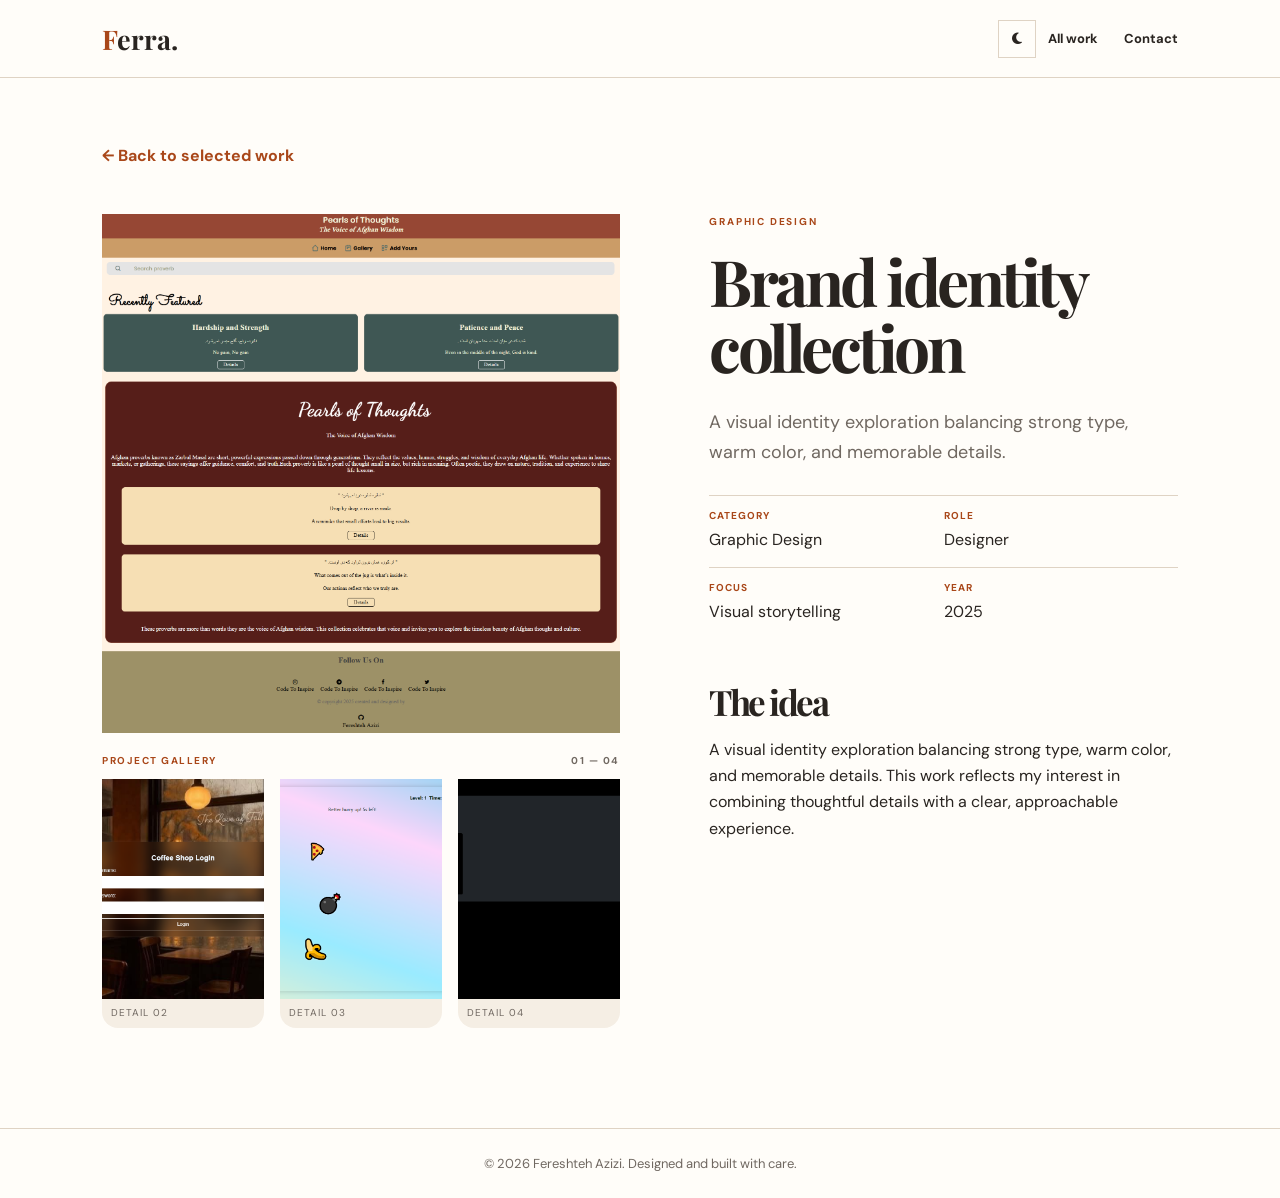
==== project.html @ 2f7c1c5b "feat: upgrade the portfolio UI" ====
<!doctype html>
<html lang="en">

<head>
    <meta charset="utf-8">
    <meta name="viewport" content="width=device-width,initial-scale=1">
    <link rel="icon" type="image/png" href="favicon.png">
    <title>Project | Fereshteh Azizi</title>
    <link rel="preconnect" href="https://fonts.googleapis.com">
    <link rel="preconnect" href="https://fonts.gstatic.com" crossorigin>
    <link
        href="https://fonts.googleapis.com/css2?family=DM+Sans:wght@400;500;600;700&family=Playfair+Display:wght@600;700&display=swap"
        rel="stylesheet">
    <link rel="stylesheet" href="https://cdnjs.cloudflare.com/ajax/libs/font-awesome/6.7.2/css/all.min.css">
    <link rel="stylesheet" href="portfoliostyle.css">
    <link rel="stylesheet" href="color-1.css">
</head>

<body>
    <header><a class="brand" href="index.html"><b>F</b>erra.</a>
        <div class="header-actions"><button class="theme-toggle" type="button" aria-label="Switch to dark mode"><i
                    class="fa-regular fa-moon"></i></button>
            <nav class="always"><a href="index.html#portfolio">All work</a><a href="index.html#contact">Contact</a>
            </nav>
        </div>
    </header>
    <main class="detail"><a class="back" href="index.html#portfolio">← Back to selected work</a>
        <section id="project-detail"></section>
    </main>
    <footer>© <span id="year"></span> Fereshteh Azizi. Designed and built with care.</footer>
    <script src="app.js"></script>
    <script>const i = +new URLSearchParams(location.search).get('id'); const p = projects[i] || projects[0]; const gallery = [1, 2, 3].map(offset => projects[(i + offset) % projects.length]); document.title = p[1] + ' | Fereshteh Azizi'; document.querySelector('#project-detail').innerHTML = `<div class="project-visuals"><img class="project-hero-image" src="projects/${p[0]}" alt="${p[1]}"><div class="gallery-label">Project gallery <span>01 — 04</span></div><div class="project-gallery">${gallery.map((image, index) => `<figure><img src="projects/${image[0]}" alt="${p[1]} supporting visual ${index + 1}" loading="lazy"><figcaption>Detail 0${index + 2}</figcaption></figure>`).join('')}</div></div><div class="project-copy"><p class="eyebrow">${p[2]}</p><h1>${p[1]}</h1><p class="intro">${p[3]}</p><dl><div><dt>Category</dt><dd>${p[2]}</dd></div><div><dt>Role</dt><dd>Designer</dd></div><div><dt>Focus</dt><dd>Visual storytelling</dd></div><div><dt>Year</dt><dd>2025</dd></div></dl><h2>The idea</h2><p>${p[3]} This work reflects my interest in combining thoughtful details with a clear, approachable experience.</p></div>`</script>
</body>

</html>
---- portfoliostyle.css ----
:root {
    --ink: #292420;
    --muted: #706861;
    --paper: #fffdf9;
    --cream: #f5eee4;
    --accent: #a94719;
    --line: #dfd3c4;
    --serif: 'Playfair Display', serif;
    --sans: 'DM Sans', sans-serif
}

html[data-theme=dark] {
    --ink: #f8f1e9;
    --muted: #c5b8ad;
    --paper: #14110f;
    --cream: #1d1815;
    --accent: #e19a73;
    --line: #3b312c
}

* {
    box-sizing: border-box
}

html {
    scroll-behavior: smooth
}

body {
    margin: 0;
    color: var(--ink);
    background: var(--paper);
    font: 16px/1.65 var(--sans);
    transition: background .25s, color .25s
}

a {
    text-decoration: none;
    color: inherit
}

header {
    height: 78px;
    padding: 0 8vw;
    display: flex;
    align-items: center;
    gap: 32px;
    border-bottom: 1px solid var(--line);
    position: sticky;
    top: 0;
    background: color-mix(in srgb, var(--paper) 92%, transparent);
    backdrop-filter: blur(12px);
    z-index: 4
}

.brand {
    font: 700 27px var(--serif);
    margin-right: auto
}

.brand b,
.eyebrow,
.links a,
.back {
    color: var(--accent)
}

nav,
.header-actions {
    display: flex;
    align-items: center;
    gap: 26px
}

nav {
    font-weight: 700;
    font-size: 13px
}

.header-actions {
    gap: 12px
}

.menu,
.theme-toggle {
    border: 1px solid var(--line);
    background: transparent;
    color: var(--ink);
    width: 38px;
    height: 38px;
    display: grid;
    place-items: center;
    cursor: pointer
}

.menu {
    display: none
}

.theme-toggle:hover {
    color: var(--accent);
    border-color: var(--accent)
}

section {
    padding: 110px 8vw;
    max-width: 1440px;
    margin: auto
}

.hero {
    max-width: none;
    min-height: calc(100vh - 78px);
    display: grid;
    grid-template-columns: 1.1fr .9fr;
    gap: 7vw;
    align-items: center;
    background: linear-gradient(105deg, var(--cream) 0 62%, color-mix(in srgb, var(--accent) 14%, var(--cream)) 62%);
    position: relative
}

.hero:after {
    content: '';
    position: absolute;
    right: 8vw;
    top: 12%;
    width: 32%;
    height: 70%;
    background-image: linear-gradient(var(--line) 1px, transparent 1px), linear-gradient(90deg, var(--line) 1px, transparent 1px);
    background-size: 32px 32px;
    opacity: .42;
    pointer-events: none
}

.hero>div {
    z-index: 1
}

.eyebrow {
    text-transform: uppercase;
    letter-spacing: 1.8px;
    font-size: 10px;
    font-weight: 700;
    margin: 0 0 17px
}

h1,
h2,
h3 {
    font-family: var(--serif);
    line-height: 1.04;
    margin: 0
}

h1 {
    font-size: clamp(49px, 6vw, 82px);
    letter-spacing: -3.5px
}

h2 {
    font-size: clamp(37px, 4vw, 60px);
    letter-spacing: -2.5px
}

h3 {
    font-size: 25px
}

em {
    color: var(--accent)
}

.intro {
    color: var(--muted);
    font-size: 18px;
    max-width: 600px;
    margin: 27px 0
}

.button {
    border: 1px solid var(--accent);
    background: var(--accent);
    color: #fff;
    padding: 13px 22px;
    font-weight: 700;
    display: inline-flex;
    gap: 10px;
    align-items: center;
    cursor: pointer;
    transition: .2s
}

.button:hover {
    transform: translateY(-2px);
    filter: brightness(.88)
}

.portrait {
    position: relative
}

.portrait img {
    width: 100%;
    height: min(570px, 65vh);
    object-fit: cover;
    display: block;
    filter: saturate(.9)
}

.portrait span {
    position: absolute;
    left: -28px;
    bottom: -25px;
    background: var(--paper);
    padding: 14px 20px;
    box-shadow: 0 8px 20px #0002;
    display: grid;
    font-size: 13px
}

.portrait small {
    color: var(--muted)
}

.heading,
.about,
.contact {
    display: grid;
    grid-template-columns: 1.2fr .8fr;
    gap: 70px;
    align-items: end
}

.heading>p,
.contact>div>p {
    margin: 0;
    color: var(--muted);
    font-size: 17px
}

.about {
    margin-top: 60px;
    align-items: start
}

.about ul {
    padding: 0;
    margin: 0;
    list-style: none;
    font-weight: 700
}

.about li {
    padding: 13px 0;
    border-bottom: 1px solid var(--line)
}

.skills {
    background: var(--cream);
    padding: 28px 30px
}

.skills p {
    margin: 16px 0
}

.skills b {
    float: right
}

.skills i {
    display: block;
    background: var(--line);
    height: 5px;
    margin-top: 7px
}

.skills span {
    display: block;
    background: var(--accent);
    height: 100%
}

.dark {
    max-width: none;
    background: #2d2926;
    color: #fff
}

.dark .eyebrow {
    color: #edb99e
}

.dark h2 em {
    color: #e8aa87
}

.cards,
.projects {
    display: grid;
    grid-template-columns: repeat(2, 1fr);
    gap: 22px;
    margin-top: 46px
}

.cards article {
    border: 1px solid #514a44;
    padding: 32px;
    transition: .2s
}

.cards article:hover {
    background: #38322f;
    transform: translateY(-4px)
}

.cards i {
    color: #e8aa87;
    font-size: 27px
}

.cards h3 {
    margin: 22px 0 8px
}

.cards p {
    color: #c9c2bc;
    margin: 0
}

.portfolio-heading {
    align-items: end
}

.projects a {
    background: transparent;
    overflow: hidden;
    transition: .25s
}

.projects a:hover {
    transform: translateY(-5px)
}

.projects img {
    width: 100%;
    height: 320px;
    object-fit: cover;
    display: block;
    transition: .35s
}

.projects a:hover img {
    transform: scale(1.05)
}

.projects div {
    padding: 17px
}

.projects p {
    color: var(--accent);
    text-transform: uppercase;
    letter-spacing: 1.2px;
    font-size: 10px;
    font-weight: 700;
    margin: 0
}

.projects h3 {
    margin-top: 5px;
    font-size: 23px;
    display: flex;
    justify-content: space-between;
    gap: 10px
}

.projects h3 span {
    font-family: var(--sans);
    color: var(--accent)
}

.contact {
    max-width: none;
    background: var(--cream);
    align-items: start
}

form {
    display: grid;
    grid-template-columns: 1fr 1fr;
    gap: 17px
}

label {
    font-size: 13px;
    font-weight: 700
}

label:nth-of-type(3),
label:nth-of-type(4),
#status {
    grid-column: 1/-1
}

input,
textarea {
    width: 100%;
    font: inherit;
    color: var(--ink);
    padding: 11px;
    margin-top: 4px;
    border: 1px solid var(--line);
    background: var(--paper)
}

textarea {
    height: 115px;
    resize: vertical
}

.links {
    display: grid;
    gap: 10px;
    margin-top: 25px !important;
    font-weight: 700
}

#status {
    color: var(--accent);
    font-weight: 700;
    margin: 0
}

footer {
    text-align: center;
    padding: 24px;
    color: var(--muted);
    font-size: 13px;
    border-top: 1px solid var(--line)
}

.detail {
    max-width: 1300px;
    margin: auto;
    padding: 65px 8vw 100px
}

.back {
    font-weight: 700;
    display: block;
    margin-bottom: 45px
}

.detail section {
    padding: 0;
    display: grid;
    grid-template-columns: 1.05fr .95fr;
    gap: 7vw;
    align-items: start
}

.project-hero-image {
    width: 100%;
    max-height: 590px;
    object-fit: contain;
    background: var(--cream);
    display: block
}

.gallery-label {
    display: flex;
    justify-content: space-between;
    text-transform: uppercase;
    letter-spacing: 1.5px;
    font-size: 10px;
    font-weight: 700;
    margin: 20px 0 10px;
    color: var(--accent)
}

.gallery-label span {
    color: var(--muted)
}

.project-gallery {
    display: grid;
    grid-template-columns: repeat(3, 1fr);
    gap: 16px
}

.project-gallery figure {
    margin: 0;
    background: var(--cream)
}

.project-gallery img {
    display: block;
    width: 100%;
    height: 220px;
    object-fit: cover
}

.project-gallery figcaption {
    padding: 6px 9px;
    font-size: 10px;
    text-transform: uppercase;
    letter-spacing: 1px;
    color: var(--muted)
}

.project-copy h1 {
    font-size: clamp(40px, 5vw, 65px)
}

.project-copy h2 {
    font-size: 35px;
    margin: 45px 0 12px
}

.detail dl {
    display: grid;
    grid-template-columns: 1fr 1fr;
    margin: 28px 0
}

.detail dl div {
    border-top: 1px solid var(--line);
    padding: 12px 0
}

.detail dt {
    color: var(--accent);
    font-size: 10px;
    text-transform: uppercase;
    letter-spacing: 1px;
    font-weight: bold
}

.detail dd {
    margin: 2px 0
}

@media(max-width:800px) {
    header {
        padding: 0 6vw
    }

    .menu {
        display: grid
    }

    .menu+nav {
        display: none;
        position: absolute;
        top: 77px;
        left: 0;
        right: 0;
        background: var(--paper);
        padding: 22px 6vw;
        flex-direction: column;
        align-items: flex-start;
        gap: 15px;
        border-bottom: 1px solid var(--line)
    }

    .menu+nav.open {
        display: flex
    }

    nav.always {
        display: flex;
        position: static;
        padding: 0;
        flex-direction: row;
        border: 0
    }

    .hero,
    .heading,
    .about,
    .contact,
    .detail section {
        grid-template-columns: 1fr;
        gap: 35px
    }

    .hero,
    section {
        padding: 78px 8vw
    }

    .hero {
        background: var(--cream)
    }

    .hero:after {
        display: none
    }

    .portrait {
        max-width: 480px;
        margin: auto
    }

    .cards,
    .projects {
        grid-template-columns: 1fr 1fr
    }

    .detail {
        padding: 45px 8vw 75px
    }
}

@media(max-width:480px) {
    header {
        gap: 12px
    }

    .header-actions {
        gap: 8px
    }

    nav.always {
        gap: 12px;
        font-size: 12px
    }

    .cards,
    .projects {
        grid-template-columns: 1fr
    }

    .hero {
        padding-top: 60px
    }

    .portrait span {
        left: 10px
    }

    .projects img {
        height: 280px
    }

    .detail dl {
        grid-template-columns: 1fr
    }

    .project-gallery img {
        height: 150px
    }
}
---- color-1.css ----
/* Modern finishing layer: keeps the original warm palette intact. */
:root { --skin-color: #a94719; }
.projects a, .project-wrap, .project-gallery figure { border-radius: 16px; }
.button { box-shadow: 0 9px 22px color-mix(in srgb, var(--accent) 25%, transparent); }
.theme-toggle { transition: transform .25s ease, color .25s ease, background .25s ease; }
.theme-toggle:hover { transform: rotate(16deg) scale(1.08); background: var(--cream); }
.project-actions { display: flex; flex-wrap: wrap; gap: 9px; padding: 0 17px 18px; }
.project-wrap { background: transparent; overflow: hidden; }
.project-wrap > a { display: block; }
.detail-actions { margin-top: 28px; }
.project-action { display: inline-flex; align-items: center; gap: 7px; border: 1px solid var(--line); padding: 7px 11px; font-size: 11px; font-weight: 700; transition: .22s ease; }
.project-action:hover { color: #fff; border-color: var(--accent); background: var(--accent); transform: translateY(-2px); }
.project-actions .fa-github { font-size: 14px; }
.hero > div:first-child, #about, #services, #portfolio, .contact { animation: rise-in .65s both; }
.hero .portrait { animation: rise-in .8s .12s both; }
.cards article { transition: transform .25s ease, background .25s ease, box-shadow .25s ease; }
.cards article:hover { box-shadow: 0 16px 28px #0003; }
@keyframes rise-in { from { opacity: 0; transform: translateY(18px); } to { opacity: 1; transform: translateY(0); } }
@media (prefers-reduced-motion: reduce) { *, *::before, *::after { animation-duration: .01ms !important; animation-iteration-count: 1 !important; scroll-behavior: auto !important; transition-duration: .01ms !important; } }
@media (max-width: 800px) { header > nav { display: none; position: absolute; top: 77px; left: 0; right: 0; background: var(--paper); padding: 22px 6vw; flex-direction: column; align-items: flex-start; gap: 15px; border-bottom: 1px solid var(--line); } header > nav.open { display: flex; } }
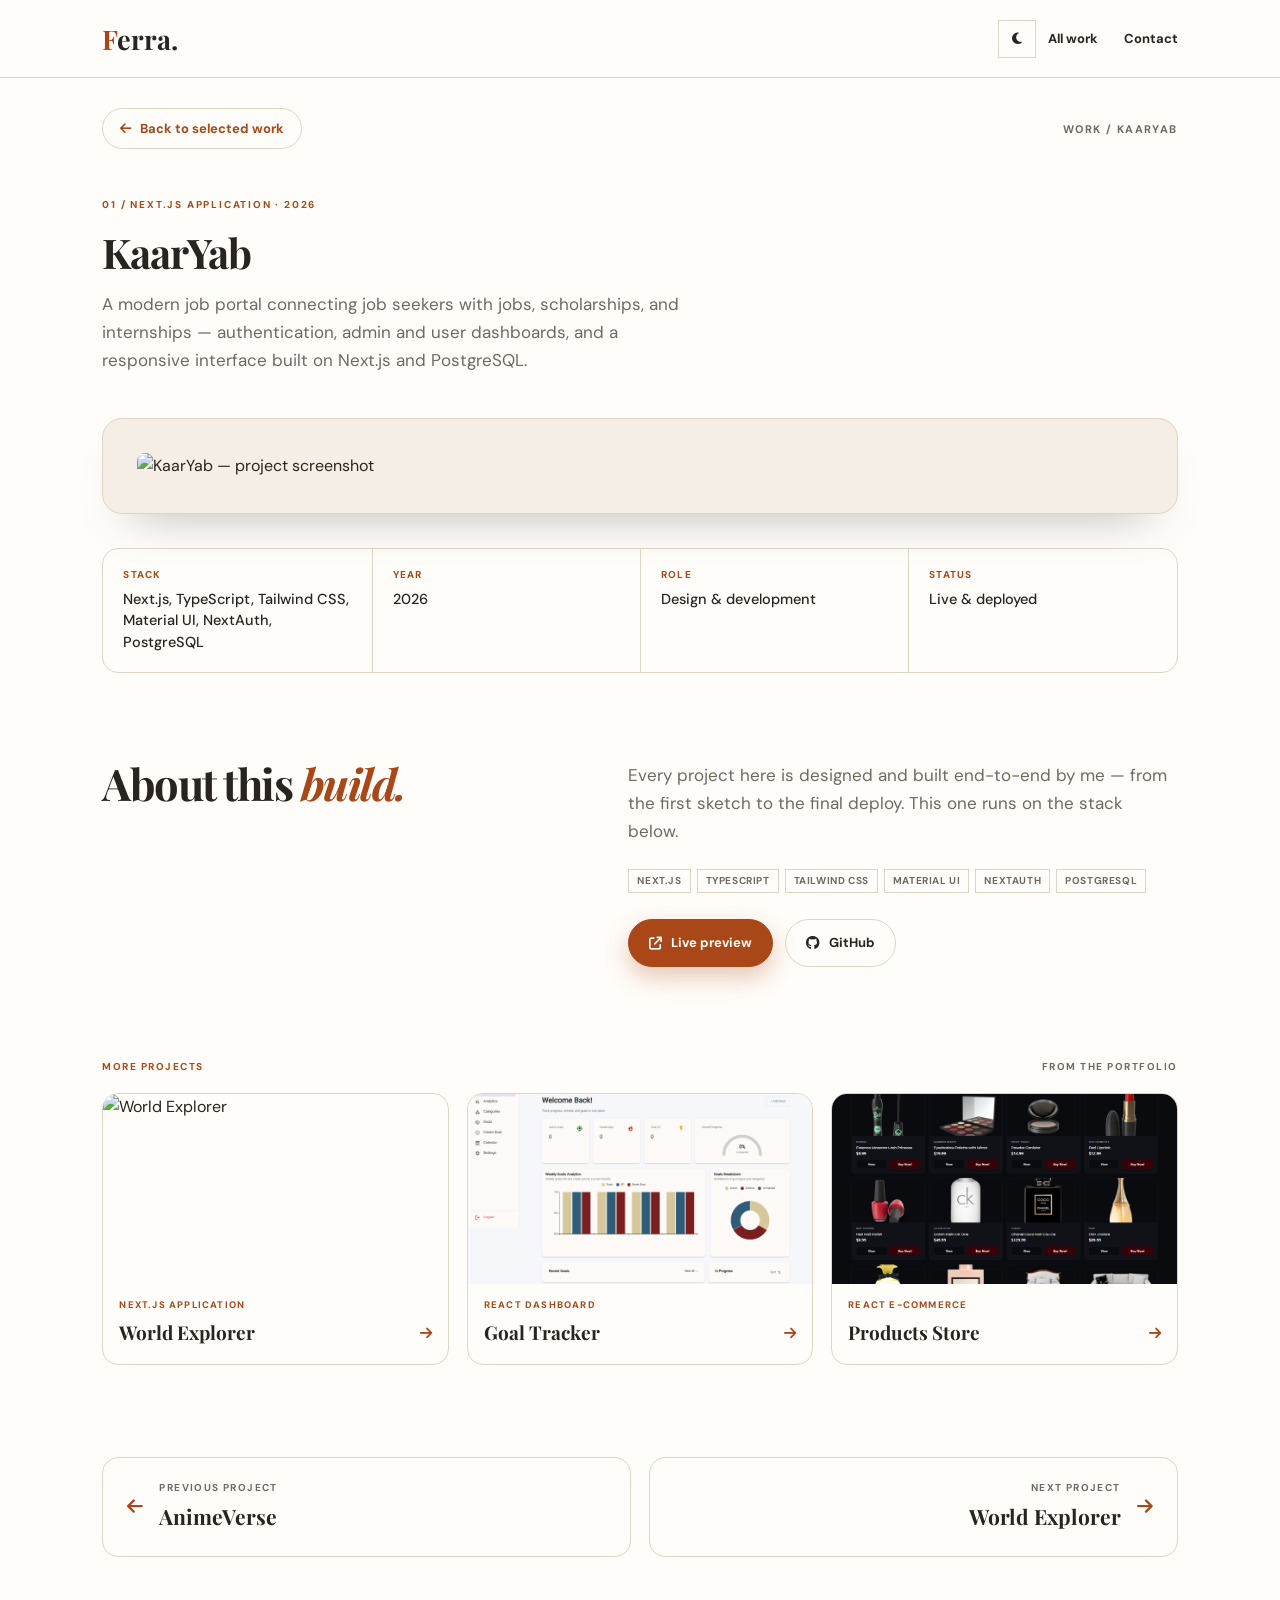
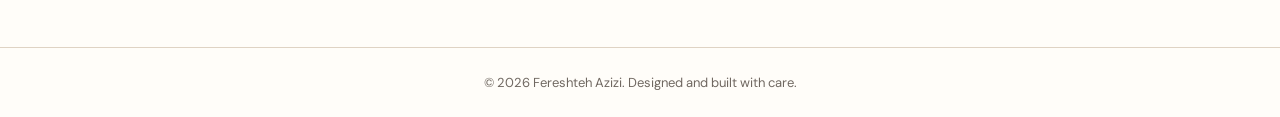
==== commit 18b78a5c: "refactor: content update and details page upgrade" ====
--- a/project.html
+++ b/project.html
@@ -4,6 +4,7 @@
 <head>
     <meta charset="utf-8">
     <meta name="viewport" content="width=device-width,initial-scale=1">
+    <meta name="description" content="Project case study — Fereshteh Azizi, web developer building responsive, accessible apps with React, Next.js, and TypeScript.">
     <link rel="icon" type="image/png" href="favicon.png">
     <title>Project | Fereshteh Azizi</title>
     <link rel="preconnect" href="https://fonts.googleapis.com">
@@ -24,12 +25,53 @@
             </nav>
         </div>
     </header>
-    <main class="detail"><a class="back" href="index.html#portfolio">← Back to selected work</a>
-        <section id="project-detail"></section>
+    <main class="detail">
+        <nav class="crumbs" aria-label="Breadcrumb"><a class="back" href="index.html#portfolio"><i
+                    class="fa fa-arrow-left"></i> Back to selected work</a><span class="crumb-path"
+                id="crumb-path"></span></nav>
+        <article id="project-detail"></article>
     </main>
     <footer>© <span id="year"></span> Fereshteh Azizi. Designed and built with care.</footer>
     <script src="app.js"></script>
-    <script>const i = +new URLSearchParams(location.search).get('id'); const p = projects[i] || projects[0]; const gallery = [1, 2, 3].map(offset => projects[(i + offset) % projects.length]); document.title = p[1] + ' | Fereshteh Azizi'; document.querySelector('#project-detail').innerHTML = `<div class="project-visuals"><img class="project-hero-image" src="projects/${p[0]}" alt="${p[1]}"><div class="gallery-label">Project gallery <span>01 — 04</span></div><div class="project-gallery">${gallery.map((image, index) => `<figure><img src="projects/${image[0]}" alt="${p[1]} supporting visual ${index + 1}" loading="lazy"><figcaption>Detail 0${index + 2}</figcaption></figure>`).join('')}</div></div><div class="project-copy"><p class="eyebrow">${p[2]}</p><h1>${p[1]}</h1><p class="intro">${p[3]}</p><dl><div><dt>Category</dt><dd>${p[2]}</dd></div><div><dt>Role</dt><dd>Designer</dd></div><div><dt>Focus</dt><dd>Visual storytelling</dd></div><div><dt>Year</dt><dd>2025</dd></div></dl><h2>The idea</h2><p>${p[3]} This work reflects my interest in combining thoughtful details with a clear, approachable experience.</p></div>`</script>
+    <script>
+        const id = +new URLSearchParams(location.search).get('id');
+        const index = Number.isInteger(id) && projects[id] ? id : 0;
+        const p = projects[index];
+        const gallery = [1, 2, 3].map(offset => projects[(index + offset) % projects.length]);
+        const prev = projects[(index - 1 + projects.length) % projects.length];
+        const next = projects[(index + 1) % projects.length];
+        document.title = p[1] + ' | Fereshteh Azizi';
+        document.getElementById('crumb-path').textContent = 'Work / ' + p[1];
+        document.getElementById('project-detail').innerHTML = `
+            <div class="detail-head">
+                <p class="eyebrow">${String(index + 1).padStart(2, '0')} / ${p[2]} · ${p[7]}</p>
+                <h1>${p[1]}</h1>
+                <p class="intro">${p[3]}</p>
+            </div>
+            <figure class="detail-hero"><img src="${imgSrc(p[0])}" alt="${p[1]} — project screenshot"></figure>
+            <dl class="detail-meta">
+                <div><dt>Stack</dt><dd>${p[6]}</dd></div>
+                <div><dt>Year</dt><dd>${p[7]}</dd></div>
+                <div><dt>Role</dt><dd>Design &amp; development</dd></div>
+                <div><dt>Status</dt><dd>${p[4] ? 'Live &amp; deployed' : 'Source on GitHub'}</dd></div>
+            </dl>
+            <div class="detail-about">
+                <h2>About this <em>build.</em></h2>
+                <div>
+                    <p>Every project here is designed and built end-to-end by me — from the first sketch to the final deploy. This one runs on the stack below.</p>
+                    ${chips(p[6])}
+                    <div class="detail-actions">${actions(p, index)}</div>
+                </div>
+            </div>
+            <div class="detail-more">
+                <div class="gallery-label">More projects <span>from the portfolio</span></div>
+                <div class="project-gallery">${gallery.map(g => `<a class="gallery-card" href="project.html?id=${projects.indexOf(g)}"><img src="${imgSrc(g[0])}" alt="${g[1]}" loading="lazy"><span class="gallery-card-body"><small>${g[2]}</small><strong>${g[1]} <i class="fa fa-arrow-right"></i></strong></span></a>`).join('')}</div>
+            </div>
+            <nav class="detail-pager" aria-label="Project navigation">
+                <a href="project.html?id=${projects.indexOf(prev)}"><i class="fa fa-arrow-left"></i><span><small>Previous project</small><strong>${prev[1]}</strong></span></a>
+                <a class="pager-next" href="project.html?id=${projects.indexOf(next)}"><span><small>Next project</small><strong>${next[1]}</strong></span><i class="fa fa-arrow-right"></i></a>
+            </nav>`;
+    </script>
 </body>
 
 </html>
--- a/portfoliostyle.css
+++ b/portfoliostyle.css
@@ -260,25 +260,70 @@
     padding: 28px 30px
 }
 
-.skills p {
-    margin: 16px 0
-}
-
-.skills b {
-    float: right
-}
-
-.skills i {
-    display: block;
-    background: var(--line);
-    height: 5px;
-    margin-top: 7px
-}
-
-.skills span {
-    display: block;
+.skill-group {
+    margin-top: 20px
+}
+
+.skill-group h3 {
+    font: 700 10px var(--sans);
+    letter-spacing: 1.5px;
+    text-transform: uppercase;
+    color: var(--accent);
+    margin: 0 0 10px
+}
+
+.skill-tags {
+    display: flex;
+    flex-wrap: wrap;
+    gap: 8px;
+    padding: 0;
+    margin: 0;
+    list-style: none
+}
+
+.skill-tags li {
+    border: 1px solid var(--line);
+    background: var(--paper);
+    padding: 7px 12px;
+    font-size: 12.5px;
+    font-weight: 700
+}
+
+.skill-tags li.primary {
+    border-color: var(--accent);
     background: var(--accent);
-    height: 100%
+    color: #fff
+}
+
+.skill-note {
+    margin: 20px 0 0;
+    color: var(--muted);
+    font-size: 11px
+}
+
+.skill-note b {
+    color: var(--accent)
+}
+
+.project-stack {
+    display: flex;
+    flex-wrap: wrap;
+    gap: 6px;
+    margin: 12px 0 2px
+}
+
+.projects .project-stack {
+    padding: 0
+}
+
+.project-stack span {
+    border: 1px solid var(--line);
+    color: var(--muted);
+    font-size: 10px;
+    font-weight: 700;
+    letter-spacing: .6px;
+    text-transform: uppercase;
+    padding: 3px 8px
 }
 
 .dark {
@@ -443,29 +488,81 @@
 .detail {
     max-width: 1300px;
     margin: auto;
-    padding: 65px 8vw 100px
+    padding: 30px 8vw 90px
+}
+
+.crumbs {
+    display: flex;
+    align-items: center;
+    justify-content: space-between;
+    flex-wrap: wrap;
+    gap: 18px;
+    margin-bottom: 48px
 }
 
 .back {
     font-weight: 700;
+    display: inline-flex;
+    align-items: center;
+    gap: 9px;
+    font-size: 13px;
+    border: 1px solid var(--line);
+    border-radius: 999px;
+    padding: 9px 17px;
+    transition: .22s
+}
+
+.back i {
+    transition: transform .22s
+}
+
+.back:hover {
+    background: var(--accent);
+    border-color: var(--accent);
+    color: #fff
+}
+
+.back:hover i {
+    transform: translateX(-3px)
+}
+
+.crumb-path {
+    color: var(--muted);
+    font-size: 11px;
+    font-weight: 700;
+    text-transform: uppercase;
+    letter-spacing: 1.4px
+}
+
+.detail-head {
+    max-width: 780px
+}
+
+.detail-head h1 {
+    font-size: clamp(30px, 3.2vw, 44px);
+    letter-spacing: -1.2px
+}
+
+.detail-head .intro {
+    font-size: 17px;
+    margin: 16px 0 0
+}
+
+.detail-hero {
+    margin: 44px 0 0;
+    border: 1px solid var(--line);
+    border-radius: 20px;
+    background: var(--cream);
+    padding: clamp(14px, 3vw, 34px);
+    box-shadow: 0 26px 50px -30px rgba(0, 0, 0, .35)
+}
+
+.detail-hero img {
     display: block;
-    margin-bottom: 45px
-}
-
-.detail section {
-    padding: 0;
-    display: grid;
-    grid-template-columns: 1.05fr .95fr;
-    gap: 7vw;
-    align-items: start
-}
-
-.project-hero-image {
     width: 100%;
-    max-height: 590px;
+    max-height: 620px;
     object-fit: contain;
-    background: var(--cream);
-    display: block
+    border-radius: 8px
 }
 
 .gallery-label {
@@ -475,7 +572,7 @@
     letter-spacing: 1.5px;
     font-size: 10px;
     font-weight: 700;
-    margin: 20px 0 10px;
+    margin: 0 0 18px;
     color: var(--accent)
 }
 
@@ -483,62 +580,191 @@
     color: var(--muted)
 }
 
-.project-gallery {
-    display: grid;
-    grid-template-columns: repeat(3, 1fr);
-    gap: 16px
-}
-
-.project-gallery figure {
-    margin: 0;
-    background: var(--cream)
-}
-
-.project-gallery img {
-    display: block;
-    width: 100%;
-    height: 220px;
-    object-fit: cover
-}
-
-.project-gallery figcaption {
-    padding: 6px 9px;
-    font-size: 10px;
-    text-transform: uppercase;
-    letter-spacing: 1px;
-    color: var(--muted)
-}
-
-.project-copy h1 {
-    font-size: clamp(40px, 5vw, 65px)
-}
-
-.project-copy h2 {
-    font-size: 35px;
-    margin: 45px 0 12px
-}
-
-.detail dl {
-    display: grid;
-    grid-template-columns: 1fr 1fr;
-    margin: 28px 0
-}
-
-.detail dl div {
-    border-top: 1px solid var(--line);
-    padding: 12px 0
-}
-
-.detail dt {
+.detail-meta {
+    display: grid;
+    grid-template-columns: repeat(4, 1fr);
+    margin: 34px 0 0;
+    border: 1px solid var(--line);
+    border-radius: 16px;
+    overflow: hidden
+}
+
+.detail-meta>div {
+    padding: 18px 20px;
+    border-left: 1px solid var(--line)
+}
+
+.detail-meta>div:first-child {
+    border-left: 0
+}
+
+.detail-meta dt {
     color: var(--accent);
     font-size: 10px;
     text-transform: uppercase;
-    letter-spacing: 1px;
-    font-weight: bold
-}
-
-.detail dd {
-    margin: 2px 0
+    letter-spacing: 1.2px;
+    font-weight: 700
+}
+
+.detail-meta dd {
+    margin: 5px 0 0;
+    font-size: 14.5px;
+    font-weight: 500;
+    line-height: 1.5
+}
+
+.detail-about {
+    display: grid;
+    grid-template-columns: .9fr 1.1fr;
+    gap: 6vw;
+    align-items: start;
+    margin-top: 88px
+}
+
+.detail-about h2 {
+    font-size: clamp(30px, 3.4vw, 46px);
+    letter-spacing: -1.5px
+}
+
+.detail-about p {
+    color: var(--muted);
+    font-size: 17px;
+    margin: 0
+}
+
+.detail-about .project-stack {
+    margin-top: 24px
+}
+
+.detail-about .detail-actions {
+    margin-top: 26px
+}
+
+.detail-more {
+    margin-top: 92px
+}
+
+.project-gallery {
+    display: grid;
+    grid-template-columns: repeat(3, 1fr);
+    gap: 18px
+}
+
+.gallery-card {
+    display: block;
+    border: 1px solid var(--line);
+    border-radius: 16px;
+    overflow: hidden;
+    background: var(--paper);
+    transition: .25s ease
+}
+
+.gallery-card:hover {
+    transform: translateY(-5px);
+    border-color: var(--accent);
+    box-shadow: 0 20px 34px -20px rgba(0, 0, 0, .4)
+}
+
+.gallery-card img {
+    display: block;
+    width: 100%;
+    height: 190px;
+    object-fit: cover;
+    transition: transform .35s ease
+}
+
+.gallery-card:hover img {
+    transform: scale(1.06)
+}
+
+.gallery-card-body {
+    display: grid;
+    gap: 3px;
+    padding: 14px 16px 16px
+}
+
+.gallery-card-body small {
+    color: var(--accent);
+    font-size: 9.5px;
+    font-weight: 700;
+    text-transform: uppercase;
+    letter-spacing: 1.2px
+}
+
+.gallery-card-body strong {
+    font-family: var(--serif);
+    font-size: 19px;
+    display: flex;
+    align-items: center;
+    justify-content: space-between;
+    gap: 10px
+}
+
+.gallery-card-body i {
+    color: var(--accent);
+    font-size: 14px;
+    transition: transform .25s
+}
+
+.gallery-card:hover i {
+    transform: translate(3px, -3px)
+}
+
+.detail-pager {
+    display: grid;
+    grid-template-columns: 1fr 1fr;
+    gap: 18px;
+    margin-top: 92px
+}
+
+.detail-pager a {
+    display: flex;
+    align-items: center;
+    gap: 16px;
+    border: 1px solid var(--line);
+    border-radius: 16px;
+    padding: 22px 24px;
+    transition: .22s ease;
+    min-width: 0
+}
+
+.detail-pager a:hover {
+    background: var(--cream);
+    border-color: var(--accent);
+    transform: translateY(-3px)
+}
+
+.detail-pager i {
+    color: var(--accent);
+    font-size: 18px;
+    flex-shrink: 0
+}
+
+.detail-pager span {
+    display: grid;
+    gap: 2px;
+    min-width: 0
+}
+
+.detail-pager small {
+    color: var(--muted);
+    font-size: 10px;
+    font-weight: 700;
+    text-transform: uppercase;
+    letter-spacing: 1.4px
+}
+
+.detail-pager strong {
+    font-family: var(--serif);
+    font-size: 21px;
+    white-space: nowrap;
+    overflow: hidden;
+    text-overflow: ellipsis
+}
+
+.pager-next {
+    text-align: right;
+    justify-content: flex-end
 }
 
 @media(max-width:800px) {
@@ -579,8 +805,7 @@
     .hero,
     .heading,
     .about,
-    .contact,
-    .detail section {
+    .contact {
         grid-template-columns: 1fr;
         gap: 35px
     }
@@ -609,7 +834,47 @@
     }
 
     .detail {
-        padding: 45px 8vw 75px
+        padding: 26px 6vw 70px
+    }
+
+    .crumbs {
+        margin-bottom: 34px
+    }
+
+    .detail-about {
+        grid-template-columns: 1fr;
+        gap: 22px
+    }
+
+    .detail-about,
+    .detail-more,
+    .detail-pager {
+        margin-top: 64px
+    }
+
+    .detail-meta {
+        grid-template-columns: 1fr 1fr
+    }
+
+    .detail-meta>div {
+        border-left: 0;
+        border-top: 1px solid var(--line)
+    }
+
+    .detail-meta>div:nth-child(-n+2) {
+        border-top: 0
+    }
+
+    .detail-meta>div:nth-child(even) {
+        border-left: 1px solid var(--line)
+    }
+
+    .project-gallery {
+        grid-template-columns: 1fr
+    }
+
+    .detail-pager {
+        grid-template-columns: 1fr
     }
 }
 
@@ -644,11 +909,20 @@
         height: 280px
     }
 
-    .detail dl {
+    .detail-meta {
         grid-template-columns: 1fr
     }
 
-    .project-gallery img {
-        height: 150px
-    }
-}
+    .detail-meta>div:nth-child(n+2) {
+        border-top: 1px solid var(--line);
+        border-left: 0
+    }
+
+    .gallery-card img {
+        height: 210px
+    }
+
+    .detail-pager a {
+        padding: 18px
+    }
+}
--- a/color-1.css
+++ b/color-1.css
@@ -1,18 +1,28 @@
 /* Modern finishing layer: keeps the original warm palette intact. */
 :root { --skin-color: #a94719; }
-.projects a, .project-wrap, .project-gallery figure { border-radius: 16px; }
+.projects a, .project-wrap, .gallery-card { border-radius: 16px; }
 .button { box-shadow: 0 9px 22px color-mix(in srgb, var(--accent) 25%, transparent); }
 .theme-toggle { transition: transform .25s ease, color .25s ease, background .25s ease; }
 .theme-toggle:hover { transform: rotate(16deg) scale(1.08); background: var(--cream); }
 .project-actions { display: flex; flex-wrap: wrap; gap: 9px; padding: 0 17px 18px; }
 .project-wrap { background: transparent; overflow: hidden; }
 .project-wrap > a { display: block; }
-.detail-actions { margin-top: 28px; }
+.detail-actions { margin-top: 4px; }
+.detail-actions .project-actions { padding: 0; gap: 12px; }
+.detail-actions .project-action { padding: 12px 20px; font-size: 13px; gap: 9px; border-radius: 999px; }
+.detail-actions .project-action:has(.fa-arrow-up-right-from-square) { background: var(--accent); border-color: var(--accent); color: #fff; box-shadow: 0 10px 24px color-mix(in srgb, var(--accent) 30%, transparent); }
+.detail-actions .project-action:has(.fa-arrow-up-right-from-square):hover { filter: brightness(.9); }
 .project-action { display: inline-flex; align-items: center; gap: 7px; border: 1px solid var(--line); padding: 7px 11px; font-size: 11px; font-weight: 700; transition: .22s ease; }
 .project-action:hover { color: #fff; border-color: var(--accent); background: var(--accent); transform: translateY(-2px); }
 .project-actions .fa-github { font-size: 14px; }
 .hero > div:first-child, #about, #services, #portfolio, .contact { animation: rise-in .65s both; }
 .hero .portrait { animation: rise-in .8s .12s both; }
+.detail-head, .detail-hero, .detail-meta, .detail-about, .detail-more, .detail-pager { animation: rise-in .6s both; }
+.detail-hero { animation-delay: .07s; }
+.detail-meta { animation-delay: .13s; }
+.detail-about { animation-delay: .19s; }
+.detail-more { animation-delay: .25s; }
+.detail-pager { animation-delay: .31s; }
 .cards article { transition: transform .25s ease, background .25s ease, box-shadow .25s ease; }
 .cards article:hover { box-shadow: 0 16px 28px #0003; }
 @keyframes rise-in { from { opacity: 0; transform: translateY(18px); } to { opacity: 1; transform: translateY(0); } }
